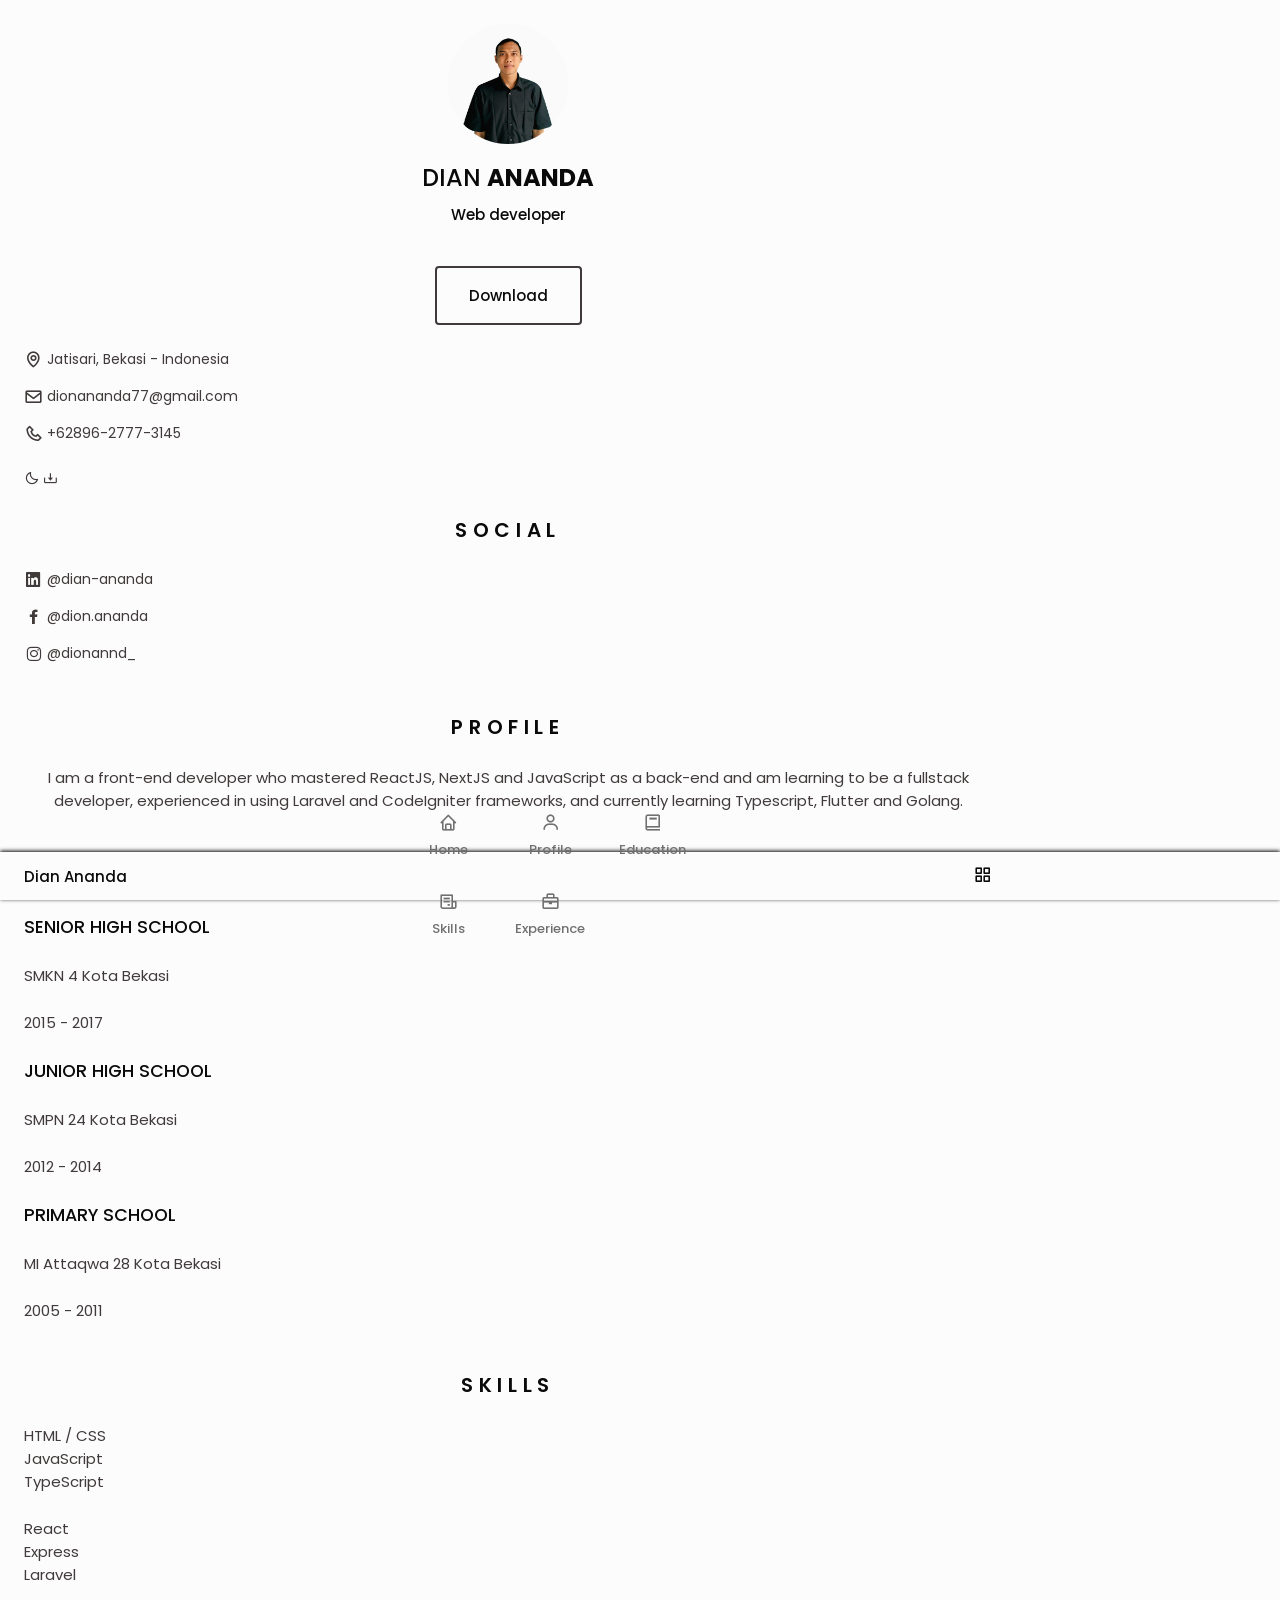
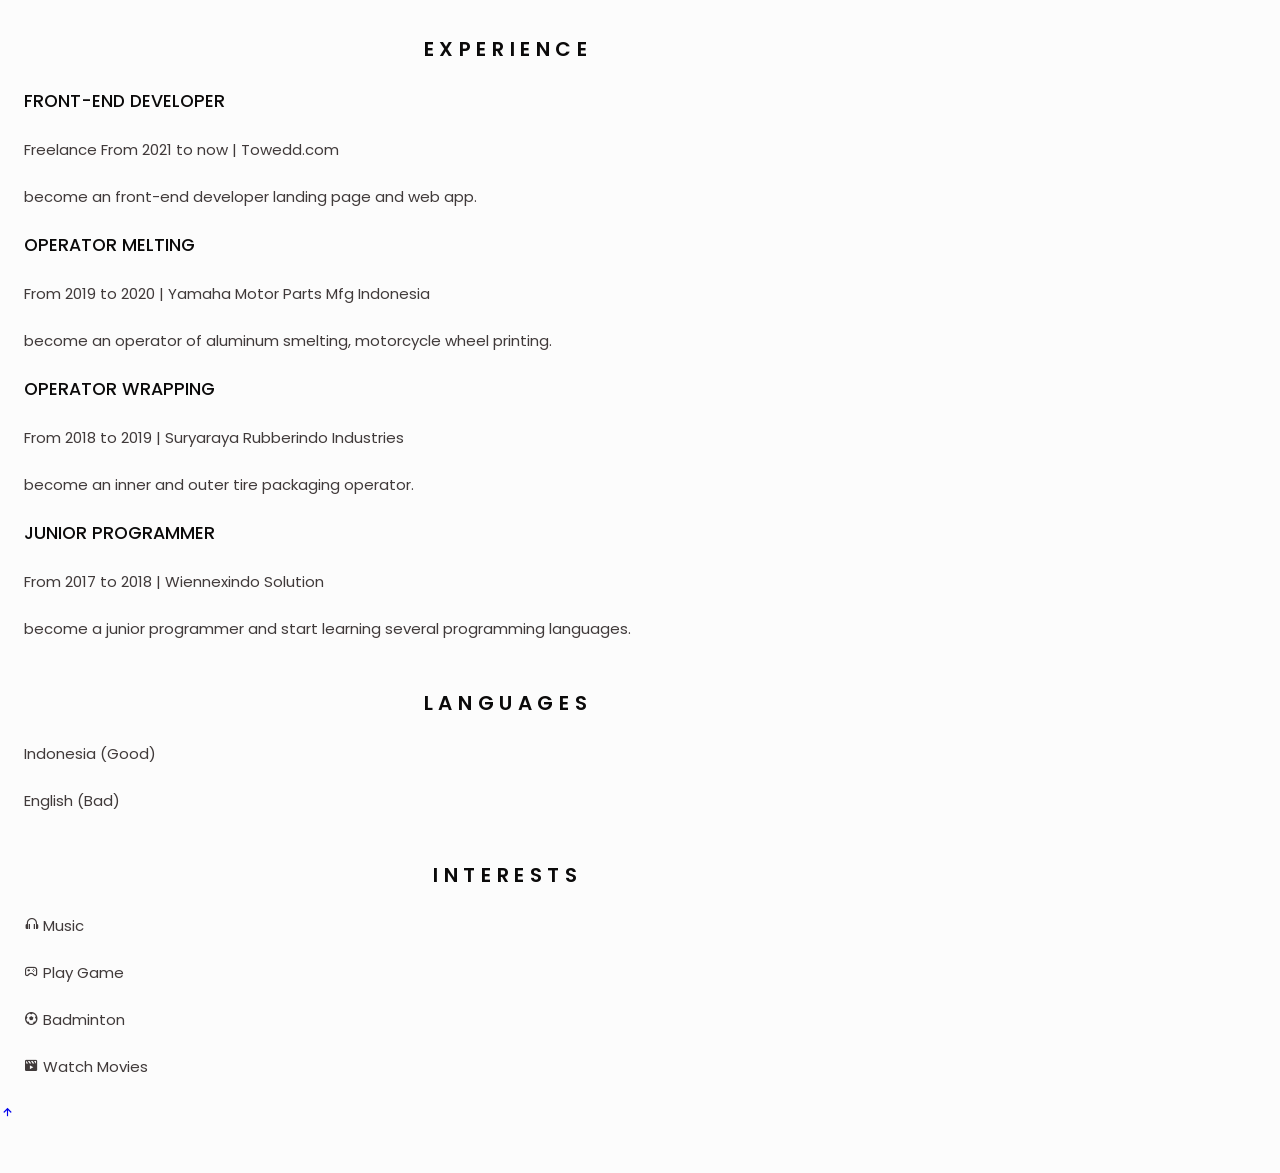
==== index.html @ b8f525f1 "fix(profile): change poto profile" ====
<!DOCTYPE html>
<html lang="en">
  <head>
    <meta charset="UTF-8" />
    <meta name="viewport" content="width=device-width, initial-scale=1" />
    <link
      href="https://unpkg.com/boxicons@2.1.2/css/boxicons.min.css"
      rel="stylesheet"
    />
    <title>Dian Ananda</title>
    <link href="assests/css/styles.css" rel="stylesheet" />
  </head>
  <body>
    <!-- Header -->
    <header class="l-header" id="header">
      <nav class="nav bd-container">
        <a href="#" class="nav__logo">Dian Ananda</a>

        <div class="nav__menu" id="nav-menu">
          <ul class="nav__list">
            <li class="nav__item">
              <a href="#home" class="nav__link">
                <i class="bx bx-home nav__icon"></i>Home
              </a>
            </li>

            <li class="nav__item">
              <a href="#profile" class="nav__link">
                <i class="bx bx-user nav__icon"></i>Profile
              </a>
            </li>

            <li class="nav__item">
              <a href="#education" class="nav__link">
                <i class="bx bx-book nav__icon"></i>Education
              </a>
            </li>

            <li class="nav__item">
              <a href="#skills" class="nav__link">
                <i class="bx bx-receipt nav__icon"></i>Skills
              </a>
            </li>

            <li class="nav__item">
              <a href="#experience" class="nav__link">
                <i class="bx bx-briefcase nav__icon"></i>Experience
              </a>
            </li>
          </ul>
        </div>

        <div class="nav__toggle" id="nav-toggle">
          <i class="bx bx-grid-alt"></i>
        </div>
      </nav>
    </header>

    <!-- Main -->
    <main class="l-main bd-container">
      <div class="resume" id="area-cv">
        <div class="resume__left">
          <!-- Home -->
          <section class="home" id="home">
            <div class="home__container section bd-grid">
              <div class="home__data bd-grid">
                <img src="assests/img/Profile.jpg" alt="" class="home__img" />

                <h1 class="home__title">DIAN <b>ANANDA</b></h1>
                <h3 class="home__profession">Web developer</h3>

                <div>
                  <a download="" href="#" class="home__button-movil">
                    Download
                  </a>
                </div>
              </div>

              <div class="home__address bd-grid">
                <span class="home__information">
                  <i class="bx bx-map home__icon"></i> Jatisari, Bekasi -
                  Indonesia
                </span>
                <span class="home__information">
                  <i class="bx bx-envelope home__icon"></i>
                  dionananda77@gmail.com
                </span>
                <span class="home__information">
                  <i class="bx bx-phone home__icon"></i> +62896-2777-3145
                </span>
              </div>
            </div>

            <!-- Dark Mode -->
            <i
              class="bx bx-moon change-theme"
              title="Theme"
              id="theme-button"
            ></i>

            <i
              class="bx bx-download generate-pdf"
              title="Generate PDF"
              id="resume-button"
            ></i>
          </section>

          <!-- Social -->
          <section class="social section">
            <h2 class="section-title">SOCIAL</h2>

            <div class="social__container bd-grid">
              <a
                href="https://www.linkedin.com/in/dian-ananda-552a79152/"
                target="_blank"
                class="social__link"
              >
                <i class="bx bxl-linkedin-square social__icon"></i> @dian-ananda
              </a>

              <a
                href="https://www.facebook.com/dion.ananda"
                target="_blank"
                class="social__link"
              >
                <i class="bx bxl-facebook social__icon"></i> @dion.ananda
              </a>

              <a
                href="https://www.instagram.com/dionannd_/"
                target="_blank"
                class="social__link"
              >
                <i class="bx bxl-instagram social__icon"></i> @dionannd_
              </a>
            </div>
          </section>

          <!-- Profile -->
          <section class="profile section" id="profile">
            <h2 class="section-title">Profile</h2>

            <p class="profile__description">
              I am a front-end developer who mastered ReactJS, NextJS and
              JavaScript as a back-end and am learning to be a fullstack
              developer, experienced in using Laravel and CodeIgniter
              frameworks, and currently learning Typescript, Flutter and Golang.
            </p>
          </section>

          <!-- Education -->
          <section class="education section" id="education">
            <h2 class="section-title">Education</h2>

            <div class="education__container bd-grid">
              <div class="education__content">
                <div class="education__time">
                  <span class="education__rounder"></span>
                  <span class="education__line"></span>
                </div>

                <div class="education__data bd-grid">
                  <h3 class="education__title">SENIOR HIGH SCHOOL</h3>
                  <span class="education__studies">SMKN 4 Kota Bekasi</span>
                  <span class="education__year">2015 - 2017</span>
                </div>
              </div>

              <div class="education__content">
                <div class="education__time">
                  <span class="education__rounder"></span>
                  <span class="education__line"></span>
                </div>

                <div class="education__data bd-grid">
                  <h3 class="education__title">JUNIOR HIGH SCHOOL</h3>
                  <span class="education__studies">SMPN 24 Kota Bekasi</span>
                  <span class="education__year">2012 - 2014</span>
                </div>
              </div>

              <div class="education__content">
                <div class="education__time">
                  <span class="education__rounder"></span>
                </div>

                <div class="education__data bd-grid">
                  <h3 class="education__title">PRIMARY SCHOOL</h3>
                  <span class="education__studies"
                    >MI Attaqwa 28 Kota Bekasi</span
                  >
                  <span class="education__year">2005 - 2011</span>
                </div>
              </div>
            </div>
          </section>

          <!-- Skill -->
          <section class="skill section" id="skills">
            <h2 class="section-title">Skills</h2>

            <div class="skills__content bd-grid">
              <ul class="skills__data">
                <li class="skills__name">
                  <span class="skills__circle"></span> HTML / CSS
                </li>
                <li class="skills__name">
                  <span class="skills__circle"></span> JavaScript
                </li>
                <li class="skills__name">
                  <span class="skills__circle"></span> TypeScript
                </li>
              </ul>
              <ul class="skills__data">
                <li class="skills__name">
                  <span class="skills__circle"></span> React
                </li>
                <li class="skills__name">
                  <span class="skills__circle"></span> Express
                </li>
                <li class="skills__name">
                  <span class="skills__circle"></span> Laravel
                </li>
              </ul>
            </div>
          </section>
        </div>

        <div class="resume__right">
          <!-- Experience -->
          <section class="experience section" id="experience">
            <h2 class="section-title">Experience</h2>

            <div class="experience__container bd-grid">
              <div class="experience__content">
                <div class="experience__time">
                  <span class="experience__rounder"></span>
                  <span class="experience__line"></span>
                </div>

                <div class="experience__data bd-grid">
                  <h3 class="experience__title">FRONT-END DEVELOPER</h3>
                  <span class="experience__company"
                    >Freelance From 2021 to now | Towedd.com</span
                  >
                  <p class="experience__description">
                    become an front-end developer landing page and web app.
                  </p>
                </div>
              </div>

              <div class="experience__content">
                <div class="experience__time">
                  <span class="experience__rounder"></span>
                  <span class="experience__line"></span>
                </div>

                <div class="experience__data bd-grid">
                  <h3 class="experience__title">OPERATOR MELTING</h3>
                  <span class="experience__company"
                    >From 2019 to 2020 | Yamaha Motor Parts Mfg Indonesia</span
                  >
                  <p class="experience__description">
                    become an operator of aluminum smelting, motorcycle wheel
                    printing.
                  </p>
                </div>
              </div>

              <div class="experience__content">
                <div class="experience__time">
                  <span class="experience__rounder"></span>
                  <span class="experience__line"></span>
                </div>

                <div class="experience__data bd-grid">
                  <h3 class="experience__title">OPERATOR WRAPPING</h3>
                  <span class="experience__company"
                    >From 2018 to 2019 | Suryaraya Rubberindo Industries</span
                  >
                  <p class="experience__description">
                    become an inner and outer tire packaging operator.
                  </p>
                </div>
              </div>

              <div class="experience__content">
                <div class="experience__time">
                  <span class="experience__rounder"></span>
                </div>

                <div class="experience__data bd-grid">
                  <h3 class="experience__title">JUNIOR PROGRAMMER</h3>
                  <span class="experience__company"
                    >From 2017 to 2018 | Wiennexindo Solution</span
                  >
                  <p class="experience__description">
                    become a junior programmer and start learning several
                    programming languages.
                  </p>
                </div>
              </div>
            </div>
          </section>

          <!-- Languages -->
          <section class="languages section">
            <h2 class="section-title">Languages</h2>

            <div class="languages__container">
              <ul class="languages__content bd-grid">
                <li class="languages__name">
                  <span class="languages__circle"></span> Indonesia (Good)
                </li>

                <li class="languages__name">
                  <span class="languages__circle"></span> English (Bad)
                </li>
              </ul>
            </div>
          </section>

          <!-- Interest -->
          <section class="interests section">
            <h2 class="section-title">Interests</h2>

            <div class="interests__container bd-grid">
              <div class="interests__content">
                <i class="bx bx-headphone interests__icon"></i>
                <span class="interests__name">Music</span>
              </div>

              <div class="interests__content">
                <i class="bx bx-joystick interests__icon"></i>
                <span class="interests__name">Play Game</span>
              </div>

              <div class="interests__content">
                <i class="bx bx-football interests__icon"></i>
                <span class="interests__name">Badminton</span>
              </div>

              <div class="interests__content">
                <i class="bx bxs-movie-play interests__icon"></i>
                <span class="interests__name">Watch Movies</span>
              </div>
            </div>
          </section>
        </div>
      </div>
    </main>

    <a href="#" class="scrolltop" id="scroll-top">
      <i class="bx bx-up-arrow-alt scrolltop__icon"></i>
    </a>
  </body>

  <script src="assests/js/main.js" type="text/javascript"></script>
  <script
    src="assests/js/html2pdf.bundle.min.js"
    type="text/javascript"
  ></script>
</html>
---- assests/css/styles.css ----
/* Fonts */
@import url("https://fonts.googleapis.com/css2?family=Poppins:wght@400;500;600;700&display=swap");

/*  Variable */
:root {
  --header-height: 3rem;

  --title-color: #0b0a0a;
  --text-color: #403a3a;
  --text-color-light: #707070;
  --container-color: #fafafa;
  --container-color-alt: #f0efef;
  --body-color: #fcfcfc;

  --body-font: "Poppins", sans-serif;
  --h1-font-size: 1.5rem;
  --h2-font-size: 1.25rem;
  --h3-font-size: 1rem;
  --normal-font-size: 0.938rem;
  --small-font-size: 0.875rem;
  --smaller-font-size: 0.813rem;

  --font-medium: 500;
  --font-semibold: 600;

  --mb-1: 0.5rem;
  --mb-2: 1rem;
  --mb-3: 1.5rem;

  --z-tooltip: 10;
  --z-fixed: 100;
}

/* Base */
*,
::before,
::after {
  box-sizing: border-box;
}

html {
  scroll-behavior: smooth;
}

/* A4 print sheet */
body {
  margin: 0 0 var(--header-height) 0;
  padding: 0;
  font-family: var(--body-font);
  font-size: var(--normal-font-size);
  background-color: var(--body-color);
  color: var(--text-color);
}

h1,
h2,
h3,
ul,
p {
  margin: 0;
}

h1,
h2,
h3 {
  color: var(--title-color);
  font-weight: var(--font-medium);
}

ul {
  padding: 0;
  list-style: none;
}

a {
  text-decoration: none;
}

img {
  max-width: 100%;
  height: auto;
}

/* Class CSS */
.section {
  padding: 1.5rem 0;
}

.section-title {
  font-size: var(--h2-font-size);
  color: var(--title-color);
  font-weight: var(--font-semibold);
  text-transform: uppercase;
  letter-spacing: 0.35rem;
  text-align: center;
  margin-bottom: var(--mb-3);
}

/* Layout */
.bd-container {
  max-width: 968px;
  width: calc(100% - 3rem);
  margin-left: var(--mb-3);
  margin-right: var(--mb-3);
}

.bd-grid {
  display: grid;
  gap: 1.5rem;
}

.l-header {
  width: 100%;
  position: fixed;
  bottom: 0;
  left: 0;
  z-index: var(--z-fixed);
  background-color: var(--body-color);
  box-shadow: 0 -1px 4px rgba(0, 0, 0, 1);
  transition: 0.3s;
}

/* Nav */
.nav {
  height: var(--header-height);
  display: flex;
  justify-content: space-between;
  align-items: center;
}

@media screen and (max-width: 968px) {
  .nav__menu {
    position: fixed;
    bottom: -100%;
    left: 0;
    width: 100%;
    padding: 2rem 1.5rem;
    background-color: var(--body-color);
    box-shadow: 0 1px 4px rgba(0, 0, 0, 1);
    border-radius: 1rem 1rem 0 0;
    z-index: var(--z-fixed);
    transition: 0.3s;
  }
}

.nav__logo,
.nav__toggle {
  color: var(--title-color);
  font-weight: var(--font-medium);
}

.nav__toggle {
  font-size: 1.2rem;
  cursor: pointer;
}

.nav__item {
  text-align: center;
}

.nav__list {
  display: grid;
  grid-template-columns: repeat(3, 1fr);
  gap: 2rem;
}

.nav__link {
  display: flex;
  flex-direction: column;
  font-size: var(--smaller-font-size);
  color: var(--text-color-light);
  font-weight: var(--font-medium);
}

.nav__link:hover {
  color: var(--title-color);
}

.nav__icon {
  font-size: 1.2rem;
  margin-bottom: var(--mb-1);
}

/* Show menu */
.show-menu {
  bottom: var(--header-height);
}

/* Home */
.home {
  position: relative;
}

.home_container {
  gap: 3rem;
}

.home__data {
  gap: 0.5rem;
  text-align: center;
}

.home__img {
  width: 120px;
  height: 120px;
  border-radius: 50%;
  justify-self: center;
  margin-bottom: var(--mb-1);
}

.home__title {
  font-size: var(--h1-font-size);
}

.home__profession {
  font-size: var(--normal-font-size);
  margin-bottom: var(--mb-1);
}

.home__address {
  gap: 1rem;
}

.home__information {
  display: flex;
  align-items: center;
  font-size: var(--small-font-size);
}

.home__icon {
  font-size: 1.2rem;
  margin-right: 0.25rem;
}

.home__button-movil {
  display: inline-block;
  border: 2px solid var(--text-color);
  color: var(--title-color);
  padding: 1rem 2rem;
  border-radius: 0.25rem;
  transition: 0.3s;
  font-weight: var(--font-medium);
  margin-top: var(--mb-3);
}

.home__button-movil:hover {
  background-color: var(--text-color);
  color: var(--container-color);
}

/* Social */
.social__container {
  grid-template-columns: max-content;
  gap: 1rem;
}

.social__link {
  display: inline-flex;
  align-items: center;
  font-size: var(--small-font-size);
  color: var(--text-color);
}

.social__link:hover {
  color: var(--title-color);
}

.social__icon {
  font-size: 1.2rem;
  margin-right: 0.25rem;
}

/* Profile */
.profile__description {
  text-align: center;
}
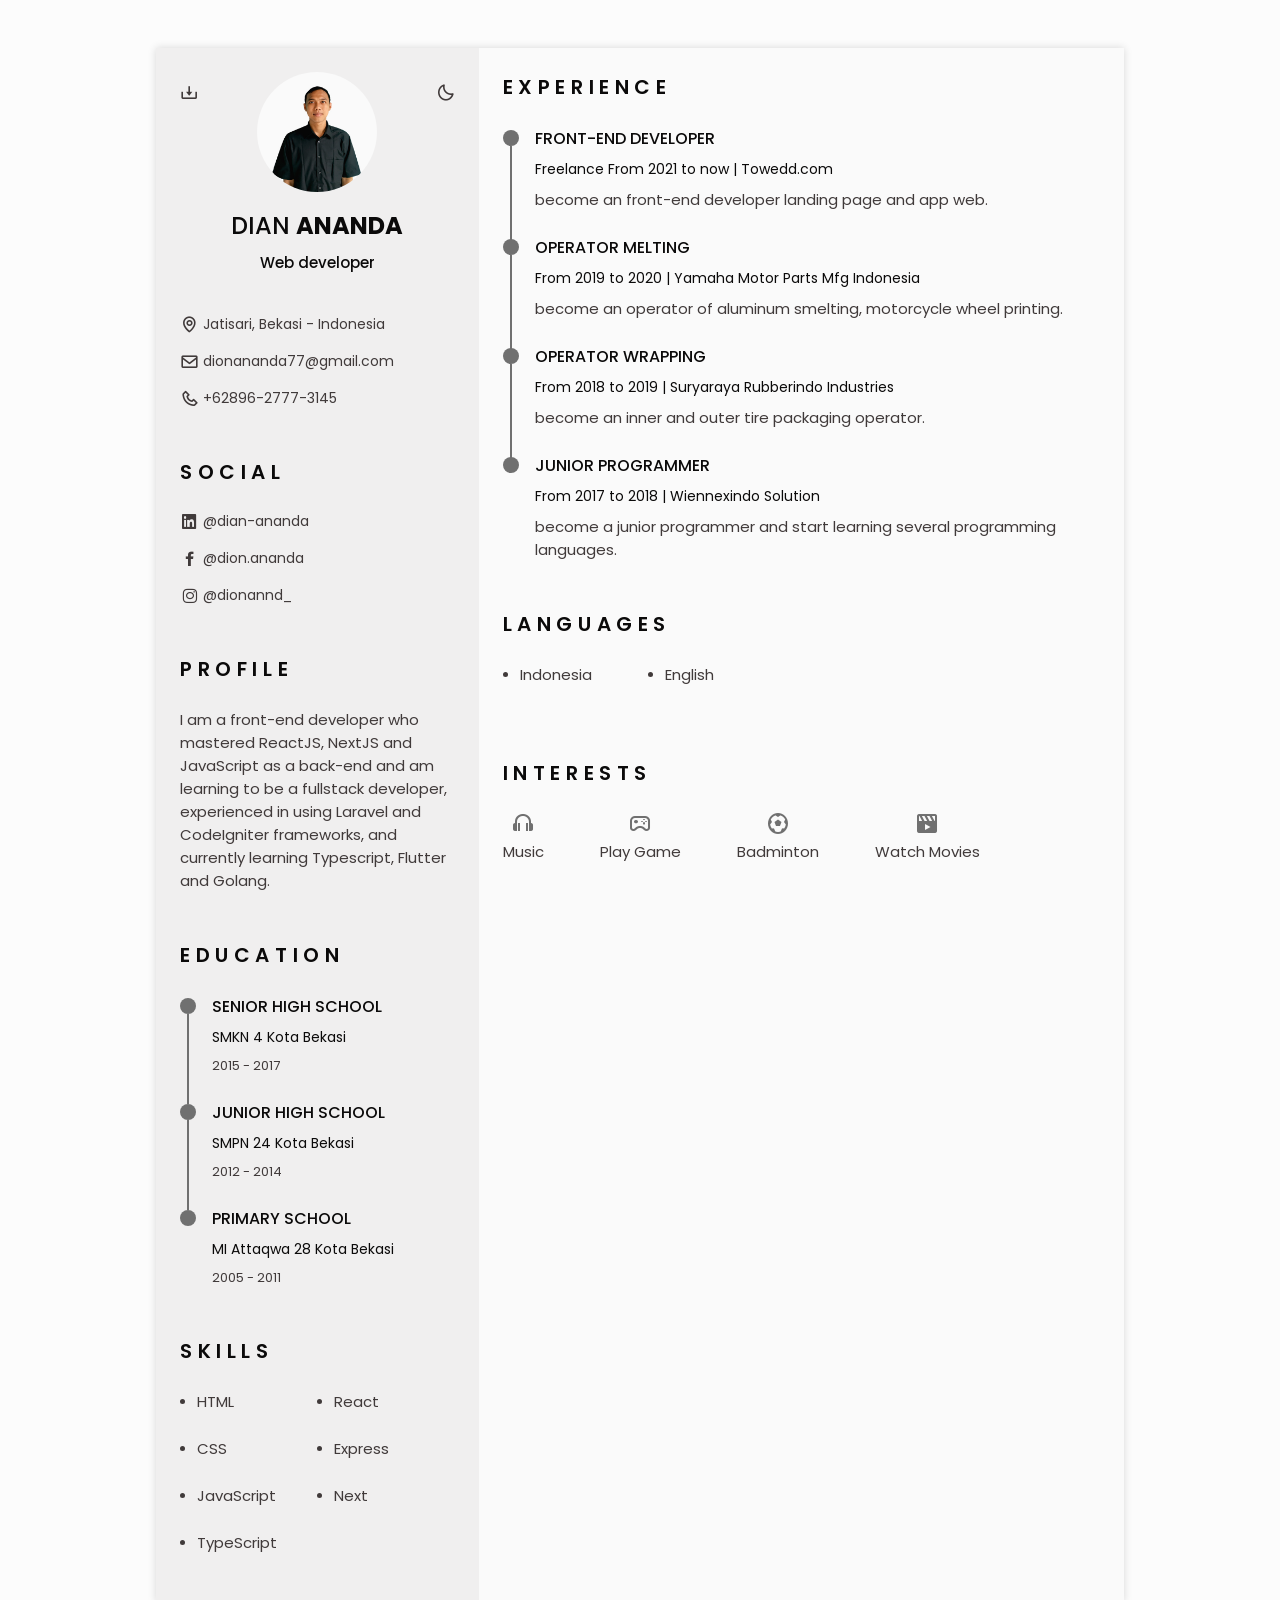
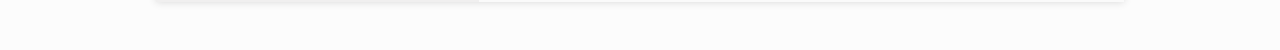
==== commit a1ddec6c: "feat: add other info" ====
--- a/index.html
+++ b/index.html
@@ -101,7 +101,7 @@
             <i
               class="bx bx-download generate-pdf"
               title="Generate PDF"
-              id="resume-button"
+              id="resume"
             ></i>
           </section>
 
@@ -202,7 +202,10 @@
             <div class="skills__content bd-grid">
               <ul class="skills__data">
                 <li class="skills__name">
-                  <span class="skills__circle"></span> HTML / CSS
+                  <span class="skills__circle"></span> HTML
+                </li>
+                <li class="skills__name">
+                  <span class="skills__circle"></span> CSS
                 </li>
                 <li class="skills__name">
                   <span class="skills__circle"></span> JavaScript
@@ -219,7 +222,7 @@
                   <span class="skills__circle"></span> Express
                 </li>
                 <li class="skills__name">
-                  <span class="skills__circle"></span> Laravel
+                  <span class="skills__circle"></span> Next
                 </li>
               </ul>
             </div>
@@ -244,7 +247,7 @@
                     >Freelance From 2021 to now | Towedd.com</span
                   >
                   <p class="experience__description">
-                    become an front-end developer landing page and web app.
+                    become an front-end developer landing page and app web.
                   </p>
                 </div>
               </div>
@@ -310,11 +313,11 @@
             <div class="languages__container">
               <ul class="languages__content bd-grid">
                 <li class="languages__name">
-                  <span class="languages__circle"></span> Indonesia (Good)
+                  <span class="languages__circle"></span> Indonesia
                 </li>
 
                 <li class="languages__name">
-                  <span class="languages__circle"></span> English (Bad)
+                  <span class="languages__circle"></span> English
                 </li>
               </ul>
             </div>
--- a/assests/css/styles.css
+++ b/assests/css/styles.css
@@ -42,7 +42,139 @@
   scroll-behavior: smooth;
 }
 
+/* Variable Dark Theme */
+body.dark-theme {
+  --title-color: #f2f2f2;
+  --text-color: #bfbfbf;
+  --container-color: #212121;
+  --container-color-alt: #181616;
+  --body-color: #2b2b2b;
+}
+
+/* Dark Theme */
+.change-theme {
+  position: absolute;
+  right: 0;
+  top: 2.2rem;
+  display: flex;
+  color: var(--text-color);
+  font-size: 1.2rem;
+  cursor: pointer;
+}
+
+.change-theme:hover {
+  color: var(--title-color);
+}
+
+/* Font if scale */
+body.scale-cv {
+  --h1-font-size: 0.938rem;
+  --h2-font-size: 0.938rem;
+  --h3-font-size: 0.875rem;
+  --normal-font-size: 0.813rem;
+  --small-font-size: 0.75rem;
+  --smaller-font-size: 0.688rem;
+}
+
+/* Generate PDF Button */
+.generate-pdf {
+  display: none;
+  position: absolute;
+  top: 2.2rem;
+  left: 0;
+  font-size: 1.2rem;
+  color: var(--text-color);
+  cursor: pointer;
+}
+
+.generate-pdf:hover {
+  color: var(--title-color);
+}
+
 /* A4 print sheet */
+.scale-cv .change-theme,
+.scale-cv .generate-pdf {
+  display: none;
+}
+
+.scale-cv .bd-container {
+  max-width: 595px;
+}
+
+.scale-cv .section {
+  padding: 1.5rem 0 0.8rem;
+}
+
+.scale-cv .section-title {
+  margin-bottom: 0.75rem;
+}
+
+.scale-cv .resume__left,
+.scale-cv .resume__right {
+  padding: 0 1rem;
+}
+
+.scale-cv .home__img {
+  width: 90px;
+  height: 90px;
+}
+
+.scale-cv .home__container {
+  gap: 1.5rem;
+}
+
+.scale-cv .home__data {
+  gap: 0.25rem;
+}
+
+.scale-cv .home__address,
+.scale-cv .social__container {
+  gap: 0.75rem;
+}
+
+.scale-cv .home__icon,
+.scale-cv .social__icon,
+.scale-cv .interests__icon {
+  font-size: 1rem;
+}
+
+.scale-cv .education__container,
+.scale-cv .experience__container {
+  gap: 1rem;
+}
+
+.scale-cv .education__time,
+.scale-cv .experience__time {
+  padding-right: 0.5rem;
+}
+
+.scale-cv .education__rounder,
+.scale-cv .experience__rounder {
+  width: 11px;
+  height: 11px;
+  margin-top: 0.22rem;
+}
+
+.scale-cv .education__line,
+.scale-cv .experience__line {
+  width: 1px;
+  height: 110%;
+  transform: translate(5px, 0);
+}
+
+.scale-cv .education__data,
+.scale-cv .experience__data {
+  gap: 0.25rem;
+}
+
+.scale-cv .skills__name {
+  margin-bottom: var(--mb-1);
+}
+
+.scale-cv .interests__container {
+  column-gap: 2.5rem;
+}
+
 body {
   margin: 0 0 var(--header-height) 0;
   padding: 0;
@@ -191,7 +323,7 @@
   position: relative;
 }
 
-.home_container {
+.home__container {
   gap: 3rem;
 }
 
@@ -274,3 +406,192 @@
 .profile__description {
   text-align: center;
 }
+
+/* Education & Experience */
+.education__content,
+.experience__content {
+  display: flex;
+}
+
+.education__time,
+.experience__time {
+  padding-right: 1rem;
+}
+
+.education__rounder,
+.experience__rounder {
+  position: relative;
+  display: block;
+  width: 16px;
+  height: 16px;
+  background-color: var(--text-color-light);
+  border-radius: 50%;
+  margin-top: 0.25rem;
+}
+
+.education__line,
+.experience__line {
+  display: block;
+  width: 2px;
+  height: 110%;
+  background-color: var(--text-color-light);
+  transform: translate(7px, 0);
+}
+
+.education__data,
+.experience__data {
+  gap: 0.5rem;
+}
+
+.education__title,
+.experience__title {
+  font-size: var(--h3-font-size);
+}
+
+.education__studies,
+.experience__company {
+  font-size: var(--small-font-size);
+  color: var(--title-color);
+}
+
+.education__year {
+  font-size: var(--smaller-font-size);
+}
+
+/* Skills & Languages */
+.skills__content,
+.languages__content {
+  grid-template-columns: repeat(2, 1fr);
+}
+
+.skills__content {
+  gap: 0;
+}
+
+.skills__name,
+.languages__name {
+  display: flex;
+  align-items: center;
+  margin-bottom: var(--mb-3);
+}
+
+.skills__circle,
+.languages__circle {
+  display: inline-block;
+  width: 5px;
+  height: 5px;
+  background-color: var(--text-color);
+  border-radius: 50%;
+  margin-right: 0.75rem;
+}
+
+/* Interest */
+.interests__container {
+  grid-template-columns: repeat(2, 1fr);
+  margin-top: var(--mb-2);
+}
+
+.interests__content {
+  display: flex;
+  flex-direction: column;
+  align-items: center;
+}
+
+.interests__icon {
+  font-size: 1.5rem;
+  color: var(--text-color-light);
+  margin-bottom: 0.25rem;
+}
+
+/* Scrolltop */
+.scrolltop {
+  position: fixed;
+  right: 1rem;
+  bottom: -20%;
+  display: flex;
+  justify-content: center;
+  align-items: center;
+  padding: 0.3rem;
+  background-color: var(--container-color-alt);
+  border-radius: 0.4rem;
+  z-index: var(--z-tooltip);
+  transition: 0.4s;
+  visibility: hidden;
+}
+
+.scrolltop__icon {
+  font-size: 1.2rem;
+  color: var(--text-color);
+}
+
+.show-scroll {
+  visibility: visible;
+  bottom: 5rem;
+}
+
+/* Media Queries */
+@media screen and (max-width: 320px) {
+  .nav__list {
+    grid-template-columns: repeat(2, 1fr);
+    gap: 1rem 0.5rem;
+  }
+}
+
+@media screen and (min-width: 968px) {
+  body {
+    margin: 3rem 0;
+  }
+
+  .bd-container {
+    margin-left: auto;
+    margin-right: auto;
+  }
+
+  .l-header,
+  .scrolltop {
+    display: none;
+  }
+
+  .resume {
+    display: grid;
+    grid-template-columns: 0.5fr 1fr;
+    background-color: var(--container-color);
+    box-shadow: 0 0 8px rgba(13, 12, 12, 0.15);
+  }
+
+  .resume__left {
+    background-color: var(--container-color-alt);
+  }
+
+  .resume__left,
+  .resume__right {
+    padding: 0 1.5rem;
+  }
+
+  .generate-pdf {
+    display: inline-block;
+  }
+
+  .section-title,
+  .profile__description {
+    text-align: initial;
+  }
+
+  .home__container {
+    gap: 1.5rem;
+  }
+
+  .home__button-movil {
+    display: none;
+  }
+
+  .languages__content {
+    grid-template-columns: repeat(2, max-content);
+    column-gap: 3.5rem;
+  }
+
+  .interests__container {
+    grid-template-columns: repeat(4, max-content);
+    column-gap: 3.5rem;
+  }
+}
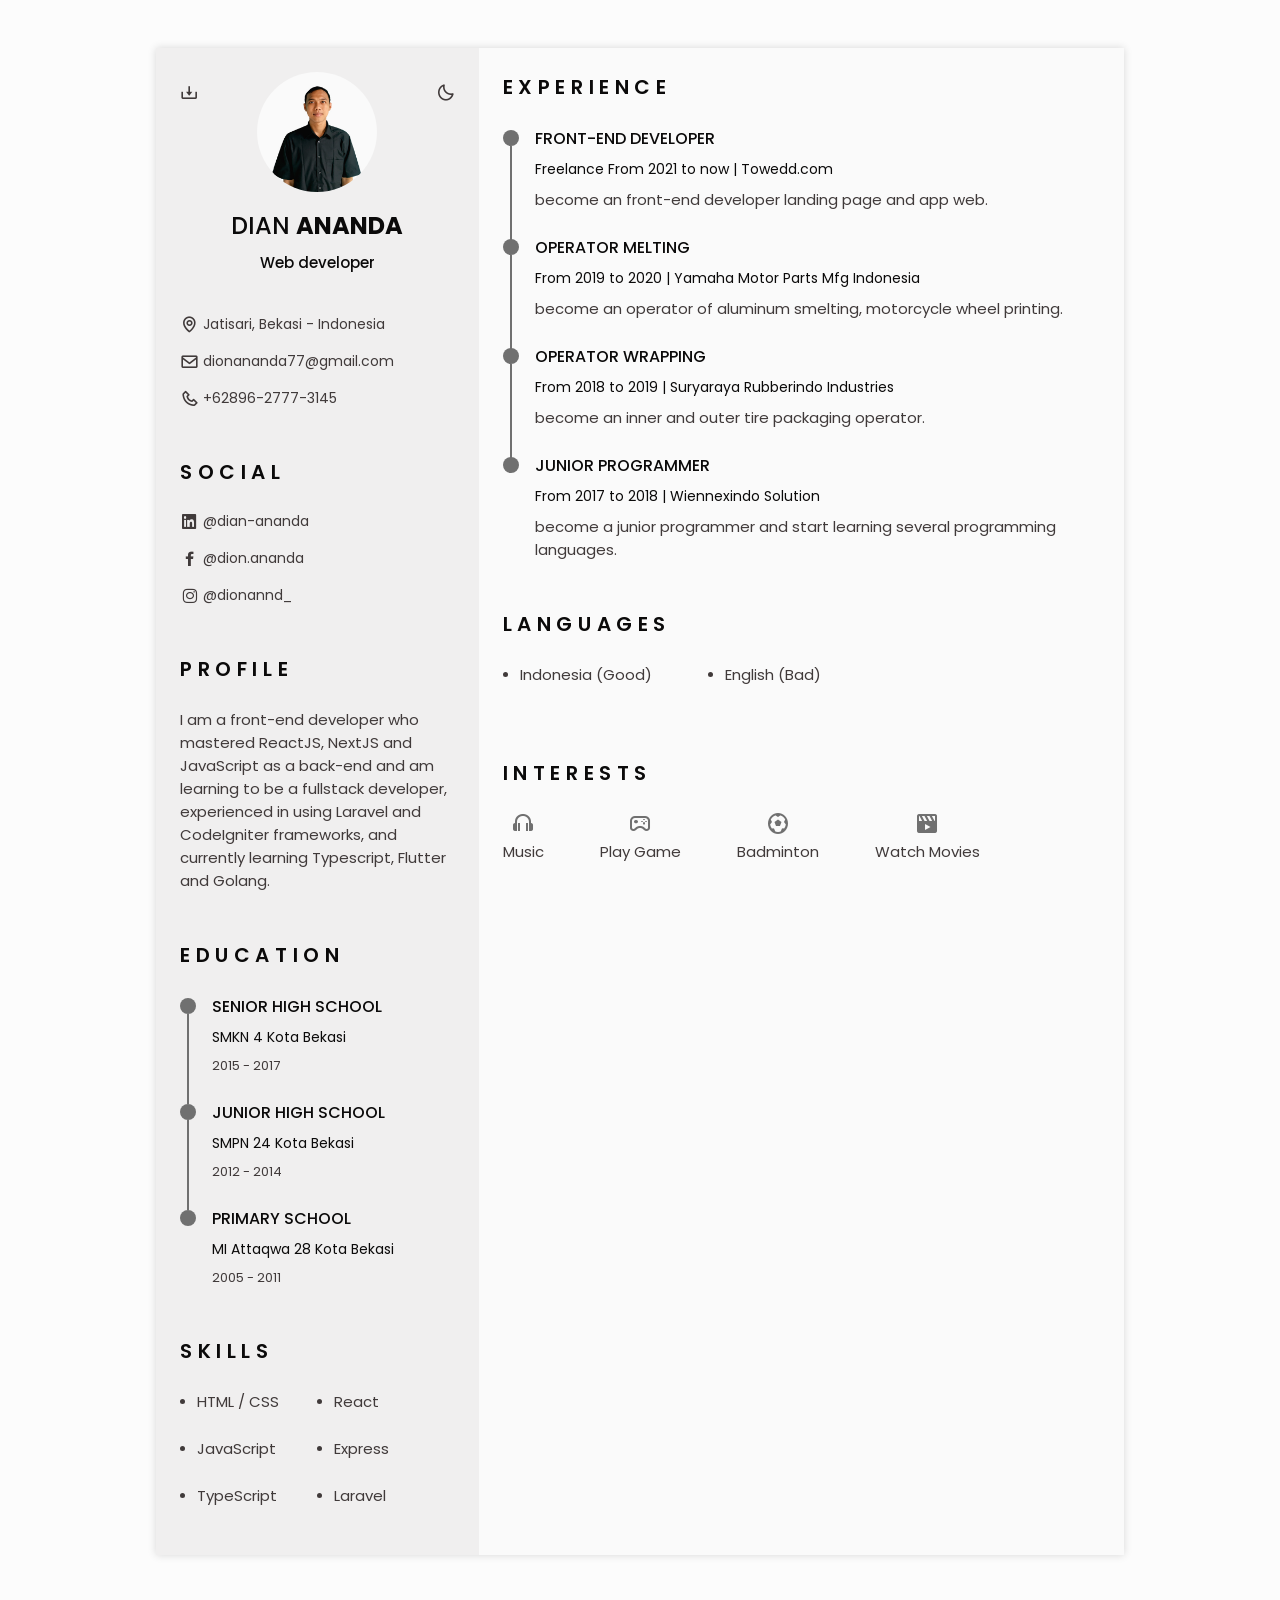
==== commit e164af6e: "fix(download): download or print not working" ====
--- a/index.html
+++ b/index.html
@@ -101,7 +101,7 @@
             <i
               class="bx bx-download generate-pdf"
               title="Generate PDF"
-              id="resume"
+              id="resume-button"
             ></i>
           </section>
 
@@ -202,10 +202,7 @@
             <div class="skills__content bd-grid">
               <ul class="skills__data">
                 <li class="skills__name">
-                  <span class="skills__circle"></span> HTML
-                </li>
-                <li class="skills__name">
-                  <span class="skills__circle"></span> CSS
+                  <span class="skills__circle"></span> HTML / CSS
                 </li>
                 <li class="skills__name">
                   <span class="skills__circle"></span> JavaScript
@@ -222,7 +219,7 @@
                   <span class="skills__circle"></span> Express
                 </li>
                 <li class="skills__name">
-                  <span class="skills__circle"></span> Next
+                  <span class="skills__circle"></span> Laravel
                 </li>
               </ul>
             </div>
@@ -313,11 +310,11 @@
             <div class="languages__container">
               <ul class="languages__content bd-grid">
                 <li class="languages__name">
-                  <span class="languages__circle"></span> Indonesia
+                  <span class="languages__circle"></span> Indonesia (Good)
                 </li>
 
                 <li class="languages__name">
-                  <span class="languages__circle"></span> English
+                  <span class="languages__circle"></span> English (Bad)
                 </li>
               </ul>
             </div>
--- a/assests/css/styles.css
+++ b/assests/css/styles.css
@@ -5,6 +5,7 @@
 :root {
   --header-height: 3rem;
 
+  /* Colors */
   --title-color: #0b0a0a;
   --text-color: #403a3a;
   --text-color-light: #707070;
@@ -12,6 +13,7 @@
   --container-color-alt: #f0efef;
   --body-color: #fcfcfc;
 
+  /* Font Typography */
   --body-font: "Poppins", sans-serif;
   --h1-font-size: 1.5rem;
   --h2-font-size: 1.25rem;
@@ -20,13 +22,16 @@
   --small-font-size: 0.875rem;
   --smaller-font-size: 0.813rem;
 
+  /* Font Weight */
   --font-medium: 500;
   --font-semibold: 600;
 
+  /* Margin */
   --mb-1: 0.5rem;
   --mb-2: 1rem;
   --mb-3: 1.5rem;
 
+  /* z index */
   --z-tooltip: 10;
   --z-fixed: 100;
 }
@@ -248,7 +253,7 @@
   left: 0;
   z-index: var(--z-fixed);
   background-color: var(--body-color);
-  box-shadow: 0 -1px 4px rgba(0, 0, 0, 1);
+  box-shadow: 0 -1px 4px rgba(0, 0, 0, 0.1);
   transition: 0.3s;
 }
 
@@ -268,7 +273,7 @@
     width: 100%;
     padding: 2rem 1.5rem;
     background-color: var(--body-color);
-    box-shadow: 0 1px 4px rgba(0, 0, 0, 1);
+    box-shadow: 0 1px 4px rgba(0, 0, 0, 0.1);
     border-radius: 1rem 1rem 0 0;
     z-index: var(--z-fixed);
     transition: 0.3s;
@@ -316,6 +321,10 @@
 /* Show menu */
 .show-menu {
   bottom: var(--header-height);
+}
+
+.active-link {
+  color: var(--title-color);
 }
 
 /* Home */
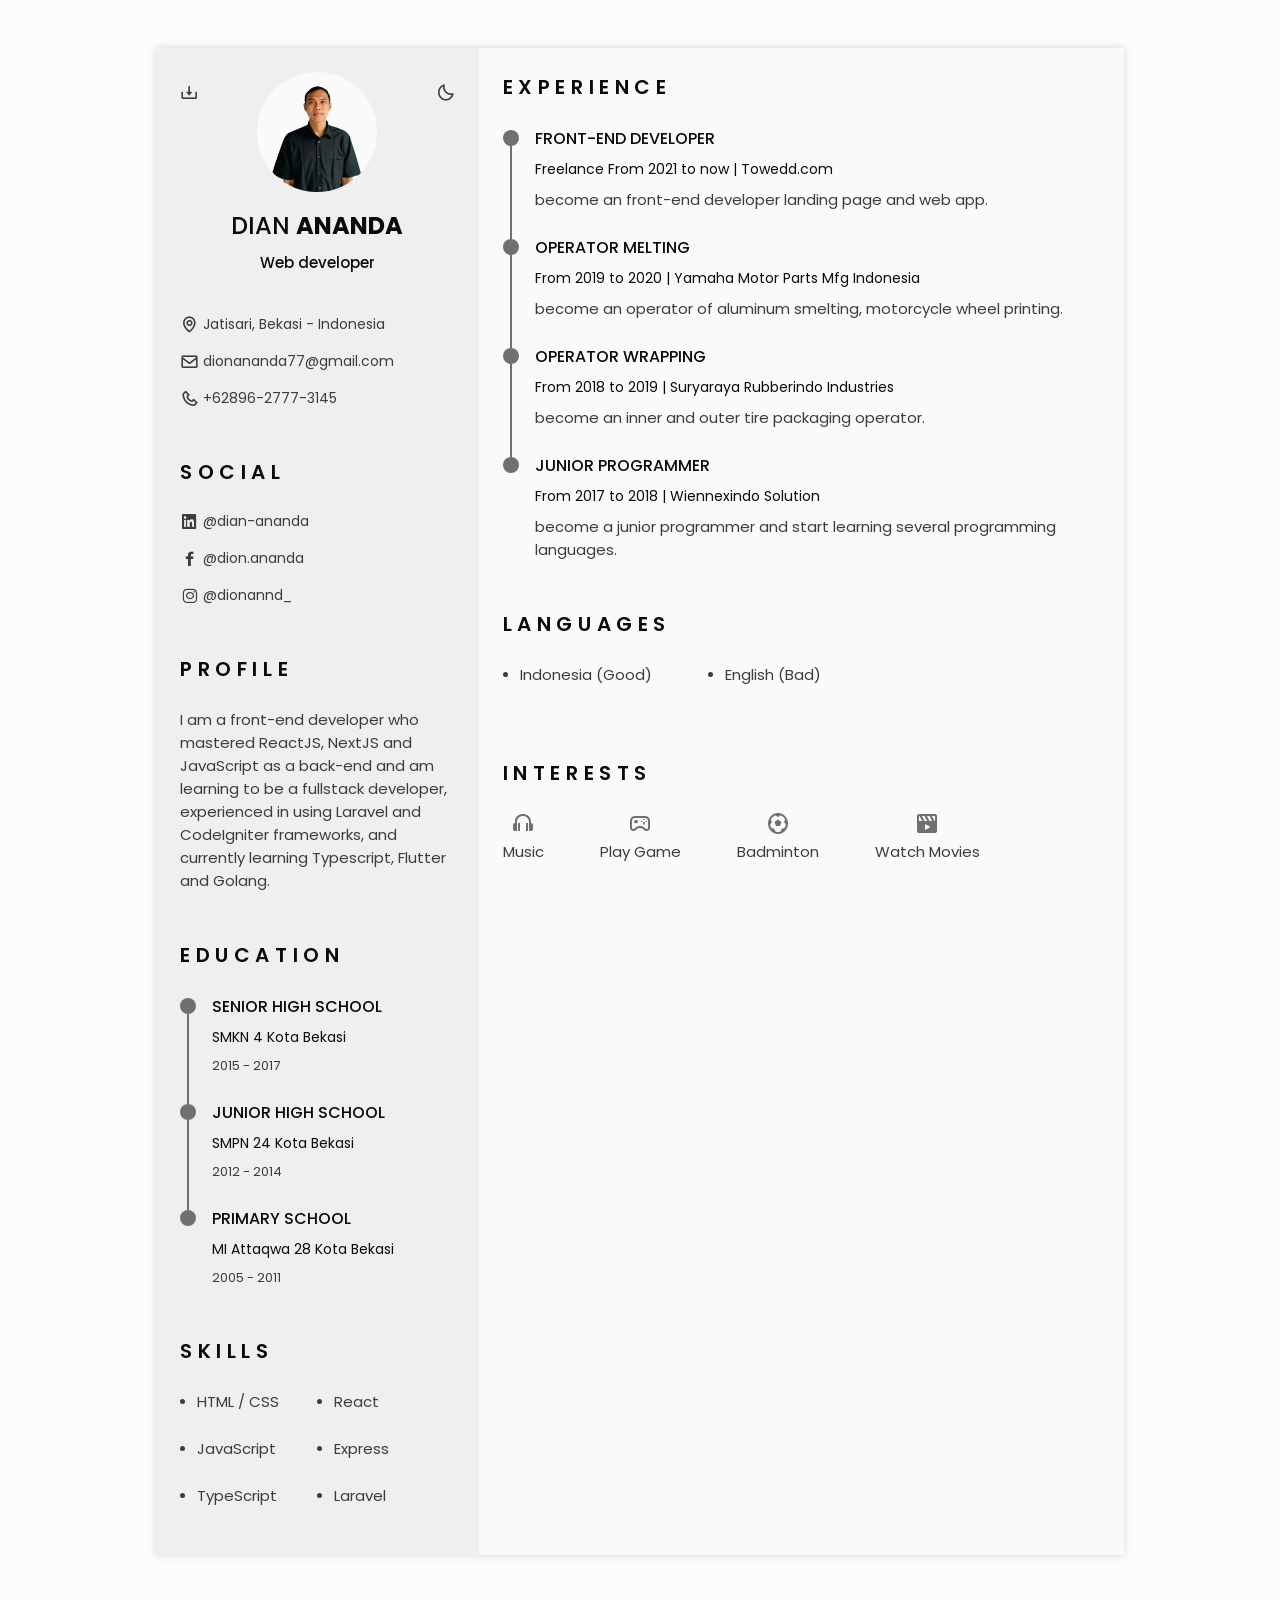
==== commit 8ac99356: "Merge pull request #4 from dionannd/change-poto fix(profile): change poto profile" ====
--- a/index.html
+++ b/index.html
@@ -244,7 +244,7 @@
                     >Freelance From 2021 to now | Towedd.com</span
                   >
                   <p class="experience__description">
-                    become an front-end developer landing page and app web.
+                    become an front-end developer landing page and web app.
                   </p>
                 </div>
               </div>
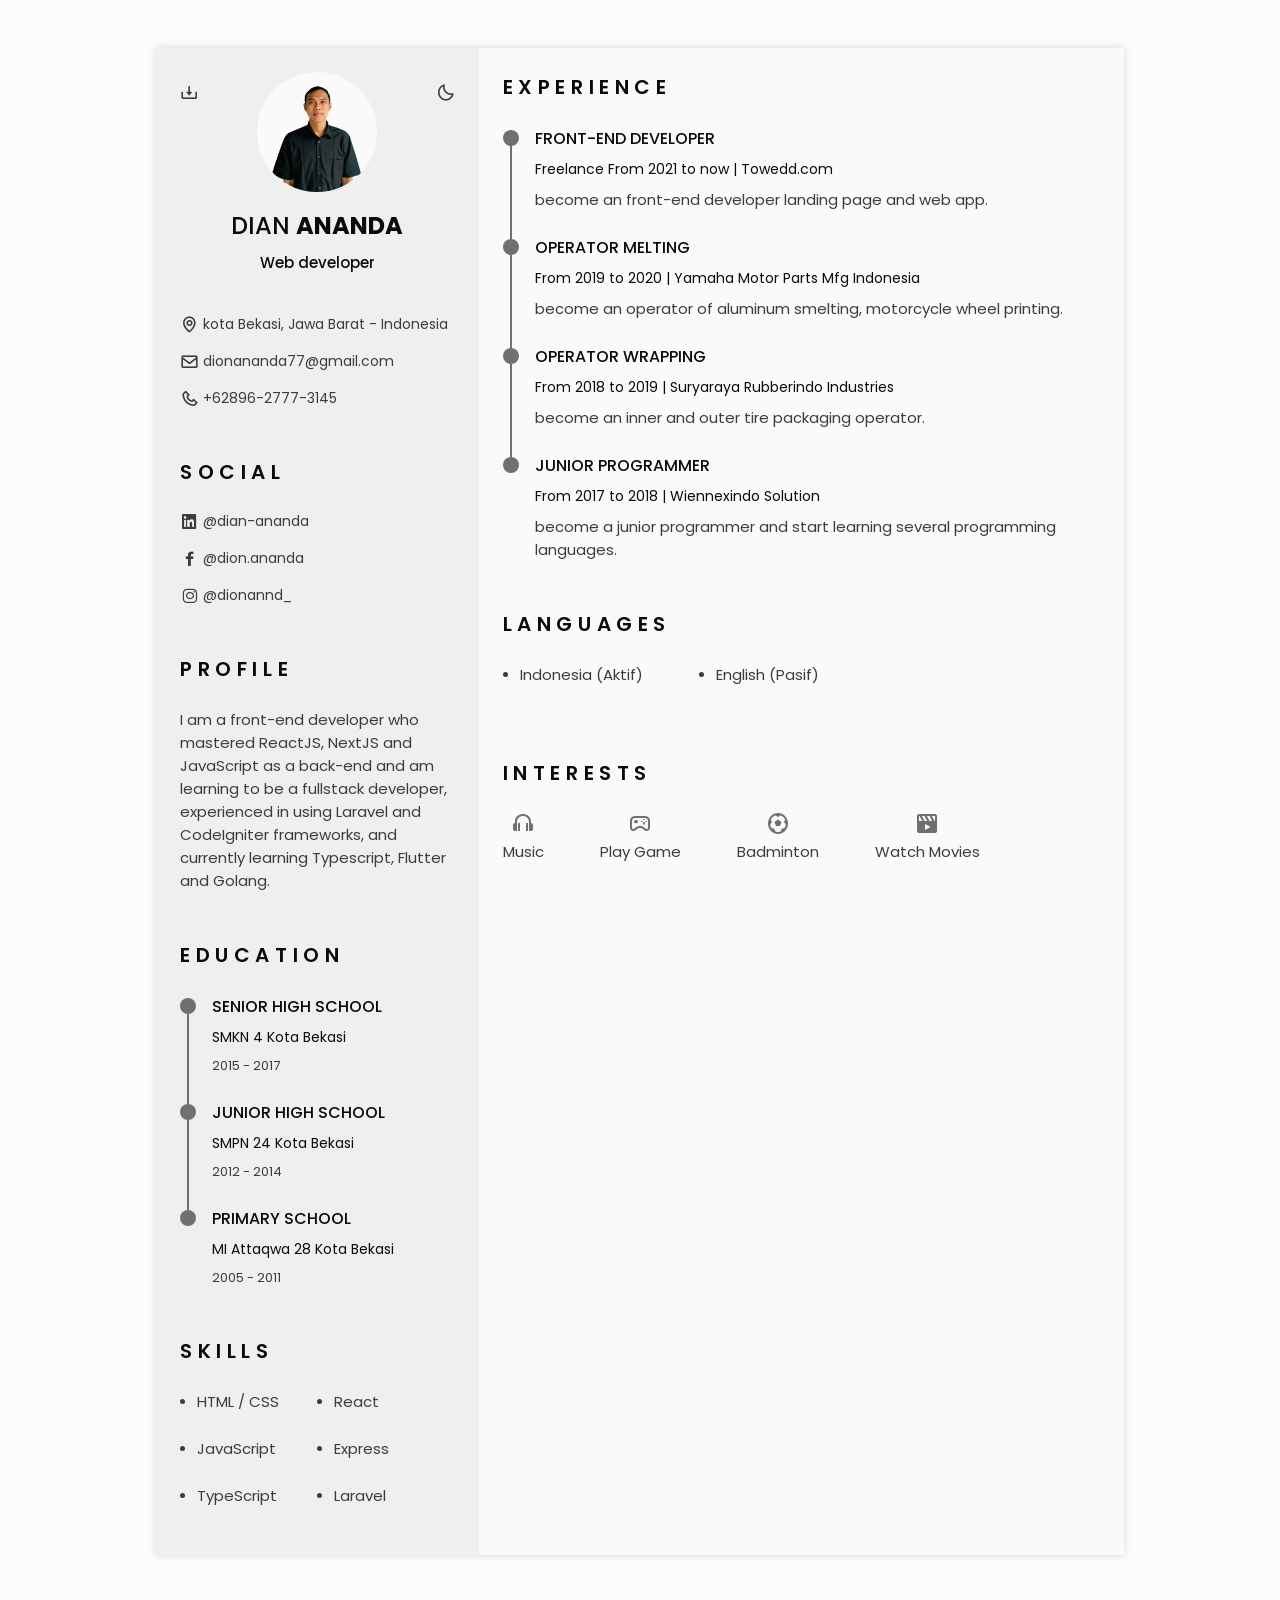
==== commit 88c6b16e: "fix: change language" ====
--- a/index.html
+++ b/index.html
@@ -70,7 +70,11 @@
                 <h3 class="home__profession">Web developer</h3>
 
                 <div>
-                  <a download="" href="#" class="home__button-movil">
+                  <a
+                    download=""
+                    href="assests/pdf/Resume_Dian.pdf"
+                    class="home__button-movil"
+                  >
                     Download
                   </a>
                 </div>
@@ -78,7 +82,7 @@
 
               <div class="home__address bd-grid">
                 <span class="home__information">
-                  <i class="bx bx-map home__icon"></i> Jatisari, Bekasi -
+                  <i class="bx bx-map home__icon"></i> kota Bekasi, Jawa Barat -
                   Indonesia
                 </span>
                 <span class="home__information">
@@ -310,11 +314,11 @@
             <div class="languages__container">
               <ul class="languages__content bd-grid">
                 <li class="languages__name">
-                  <span class="languages__circle"></span> Indonesia (Good)
+                  <span class="languages__circle"></span> Indonesia (Aktif)
                 </li>
 
                 <li class="languages__name">
-                  <span class="languages__circle"></span> English (Bad)
+                  <span class="languages__circle"></span> English (Pasif)
                 </li>
               </ul>
             </div>
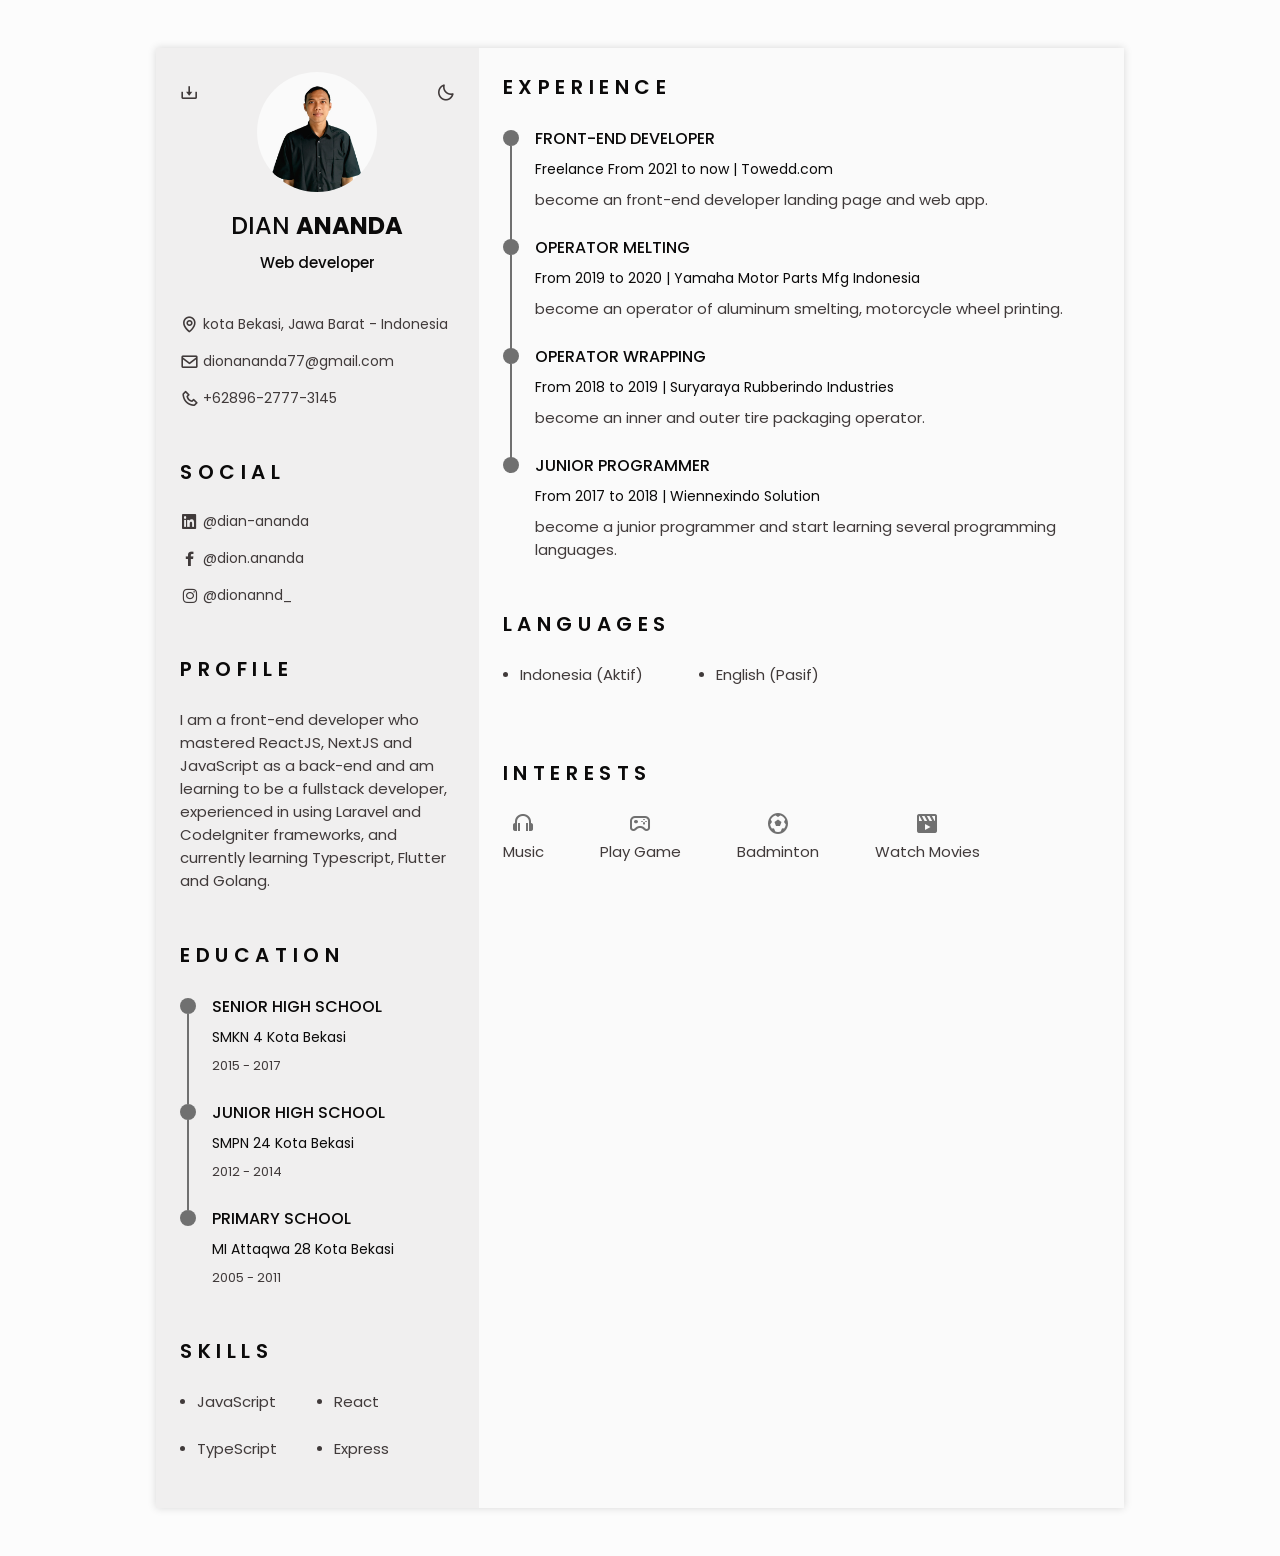
==== commit 0daeec37: "Update index.html" ====
--- a/index.html
+++ b/index.html
@@ -205,10 +205,7 @@
 
             <div class="skills__content bd-grid">
               <ul class="skills__data">
-                <li class="skills__name">
-                  <span class="skills__circle"></span> HTML / CSS
-                </li>
-                <li class="skills__name">
+               <li class="skills__name">
                   <span class="skills__circle"></span> JavaScript
                 </li>
                 <li class="skills__name">
@@ -221,9 +218,6 @@
                 </li>
                 <li class="skills__name">
                   <span class="skills__circle"></span> Express
-                </li>
-                <li class="skills__name">
-                  <span class="skills__circle"></span> Laravel
                 </li>
               </ul>
             </div>
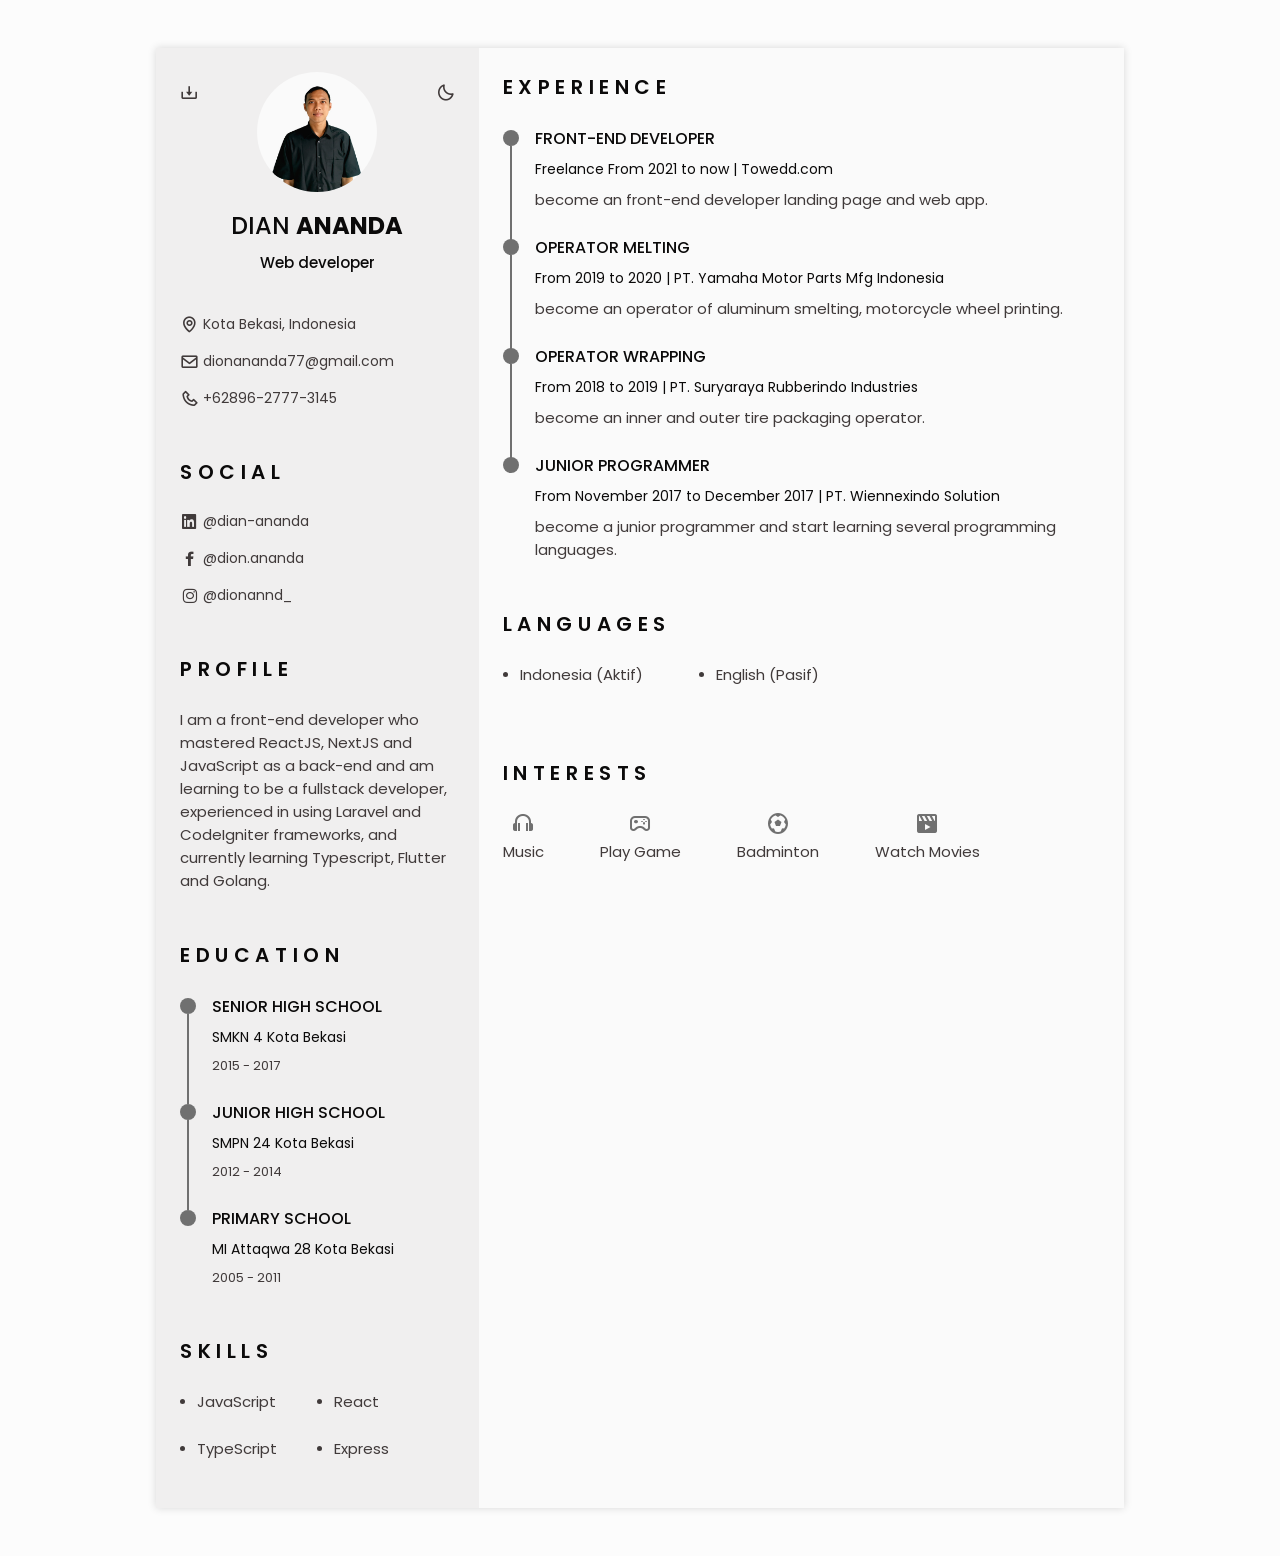
==== commit 6515d1ea: "fix: typo assets and resize width when print cv" ====
--- a/index.html
+++ b/index.html
@@ -8,7 +8,7 @@
       rel="stylesheet"
     />
     <title>Dian Ananda</title>
-    <link href="assests/css/styles.css" rel="stylesheet" />
+    <link href="assets/css/styles.css" rel="stylesheet" />
   </head>
   <body>
     <!-- Header -->
@@ -64,7 +64,7 @@
           <section class="home" id="home">
             <div class="home__container section bd-grid">
               <div class="home__data bd-grid">
-                <img src="assests/img/Profile.jpg" alt="" class="home__img" />
+                <img src="assets/img/Profile.jpg" alt="" class="home__img" />
 
                 <h1 class="home__title">DIAN <b>ANANDA</b></h1>
                 <h3 class="home__profession">Web developer</h3>
@@ -72,7 +72,7 @@
                 <div>
                   <a
                     download=""
-                    href="assests/pdf/Resume_Dian.pdf"
+                    href="assets/download/Resume_Dian-Ananda.pdf"
                     class="home__button-movil"
                   >
                     Download
@@ -82,8 +82,7 @@
 
               <div class="home__address bd-grid">
                 <span class="home__information">
-                  <i class="bx bx-map home__icon"></i> kota Bekasi, Jawa Barat -
-                  Indonesia
+                  <i class="bx bx-map home__icon"></i> Kota Bekasi, Indonesia
                 </span>
                 <span class="home__information">
                   <i class="bx bx-envelope home__icon"></i>
@@ -205,7 +204,7 @@
 
             <div class="skills__content bd-grid">
               <ul class="skills__data">
-               <li class="skills__name">
+                <li class="skills__name">
                   <span class="skills__circle"></span> JavaScript
                 </li>
                 <li class="skills__name">
@@ -256,7 +255,8 @@
                 <div class="experience__data bd-grid">
                   <h3 class="experience__title">OPERATOR MELTING</h3>
                   <span class="experience__company"
-                    >From 2019 to 2020 | Yamaha Motor Parts Mfg Indonesia</span
+                    >From 2019 to 2020 | PT. Yamaha Motor Parts Mfg
+                    Indonesia</span
                   >
                   <p class="experience__description">
                     become an operator of aluminum smelting, motorcycle wheel
@@ -274,7 +274,8 @@
                 <div class="experience__data bd-grid">
                   <h3 class="experience__title">OPERATOR WRAPPING</h3>
                   <span class="experience__company"
-                    >From 2018 to 2019 | Suryaraya Rubberindo Industries</span
+                    >From 2018 to 2019 | PT. Suryaraya Rubberindo
+                    Industries</span
                   >
                   <p class="experience__description">
                     become an inner and outer tire packaging operator.
@@ -290,7 +291,8 @@
                 <div class="experience__data bd-grid">
                   <h3 class="experience__title">JUNIOR PROGRAMMER</h3>
                   <span class="experience__company"
-                    >From 2017 to 2018 | Wiennexindo Solution</span
+                    >From November 2017 to December 2017 | PT. Wiennexindo
+                    Solution</span
                   >
                   <p class="experience__description">
                     become a junior programmer and start learning several
@@ -353,9 +355,9 @@
     </a>
   </body>
 
-  <script src="assests/js/main.js" type="text/javascript"></script>
+  <script src="assets/js/main.js" type="text/javascript"></script>
   <script
-    src="assests/js/html2pdf.bundle.min.js"
+    src="assets/js/html2pdf.bundle.min.js"
     type="text/javascript"
   ></script>
 </html>
--- a/assets/css/styles.css
+++ b/assets/css/styles.css
@@ -0,0 +1,607 @@
+/* Fonts */
+@import url("https://fonts.googleapis.com/css2?family=Poppins:wght@400;500;600;700&display=swap");
+
+/*  Variable */
+:root {
+  --header-height: 3rem;
+
+  /* Colors */
+  --title-color: #0b0a0a;
+  --text-color: #403a3a;
+  --text-color-light: #707070;
+  --container-color: #fafafa;
+  --container-color-alt: #f0efef;
+  --body-color: #fcfcfc;
+
+  /* Font Typography */
+  --body-font: "Poppins", sans-serif;
+  --h1-font-size: 1.5rem;
+  --h2-font-size: 1.25rem;
+  --h3-font-size: 1rem;
+  --normal-font-size: 0.938rem;
+  --small-font-size: 0.875rem;
+  --smaller-font-size: 0.813rem;
+
+  /* Font Weight */
+  --font-medium: 500;
+  --font-semibold: 600;
+
+  /* Margin */
+  --mb-1: 0.5rem;
+  --mb-2: 1rem;
+  --mb-3: 1.5rem;
+
+  /* z index */
+  --z-tooltip: 10;
+  --z-fixed: 100;
+}
+
+/* Base */
+*,
+::before,
+::after {
+  box-sizing: border-box;
+}
+
+html {
+  scroll-behavior: smooth;
+}
+
+/* Variable Dark Theme */
+body.dark-theme {
+  --title-color: #f2f2f2;
+  --text-color: #bfbfbf;
+  --container-color: #212121;
+  --container-color-alt: #181616;
+  --body-color: #2b2b2b;
+}
+
+/* Dark Theme */
+.change-theme {
+  position: absolute;
+  right: 0;
+  top: 2.2rem;
+  display: flex;
+  color: var(--text-color);
+  font-size: 1.2rem;
+  cursor: pointer;
+  transition: color 0.3s ease-in-out;
+}
+
+.change-theme:hover {
+  color: var(--title-color);
+}
+
+/* Font if scale */
+body.scale-cv {
+  --h1-font-size: 0.938rem;
+  --h2-font-size: 0.938rem;
+  --h3-font-size: 0.875rem;
+  --normal-font-size: 0.813rem;
+  --small-font-size: 0.75rem;
+  --smaller-font-size: 0.688rem;
+}
+
+/* Generate PDF Button */
+.generate-pdf {
+  display: none;
+  position: absolute;
+  top: 2.2rem;
+  left: 0;
+  font-size: 1.2rem;
+  color: var(--text-color);
+  cursor: pointer;
+}
+
+.generate-pdf:hover {
+  color: var(--title-color);
+}
+
+/* A4 print sheet */
+.scale-cv .change-theme,
+.scale-cv .generate-pdf {
+  display: none;
+}
+
+.scale-cv .bd-container {
+  max-width: 595px;
+}
+
+.scale-cv .section {
+  padding: 1.5rem 0 0.8rem;
+}
+
+.scale-cv .section-title {
+  margin-bottom: 0.75rem;
+}
+
+.scale-cv .resume__left,
+.scale-cv .resume__right {
+  padding: 0 1rem;
+}
+
+.scale-cv .home__img {
+  width: 80px;
+  height: 80px;
+}
+
+.scale-cv .home__container {
+  gap: 1.5rem;
+}
+
+.scale-cv .home__data {
+  gap: 0.25rem;
+}
+
+.scale-cv .home__address,
+.scale-cv .social__container {
+  gap: 0.75rem;
+}
+
+.scale-cv .home__icon,
+.scale-cv .social__icon,
+.scale-cv .interests__icon {
+  font-size: 1rem;
+}
+
+.scale-cv .education__container,
+.scale-cv .experience__container {
+  gap: 1rem;
+}
+
+.scale-cv .education__time,
+.scale-cv .experience__time {
+  padding-right: 0.5rem;
+}
+
+.scale-cv .education__rounder,
+.scale-cv .experience__rounder {
+  width: 10px;
+  height: 10px;
+  margin-top: 0.22rem;
+}
+
+.scale-cv .education__line,
+.scale-cv .experience__line {
+  width: 1px;
+  height: 100%;
+  transform: translate(5px, 0);
+}
+
+.scale-cv .education__data,
+.scale-cv .experience__data {
+  gap: 0.25rem;
+}
+
+.scale-cv .skills__name {
+  margin-bottom: var(--mb-1);
+}
+
+.scale-cv .interests__container {
+  column-gap: 2.5rem;
+}
+
+body {
+  margin: 0 0 var(--header-height) 0;
+  padding: 0;
+  font-family: var(--body-font);
+  font-size: var(--normal-font-size);
+  background-color: var(--body-color);
+  color: var(--text-color);
+}
+
+h1,
+h2,
+h3,
+ul,
+p {
+  margin: 0;
+}
+
+h1,
+h2,
+h3 {
+  color: var(--title-color);
+  font-weight: var(--font-medium);
+}
+
+ul {
+  padding: 0;
+  list-style: none;
+}
+
+a {
+  text-decoration: none;
+}
+
+img {
+  max-width: 100%;
+  height: auto;
+}
+
+/* Class CSS */
+.section {
+  padding: 1.5rem 0;
+}
+
+.section-title {
+  font-size: var(--h2-font-size);
+  color: var(--title-color);
+  font-weight: var(--font-semibold);
+  text-transform: uppercase;
+  letter-spacing: 0.35rem;
+  text-align: center;
+  margin-bottom: var(--mb-3);
+}
+
+/* Layout */
+.bd-container {
+  max-width: 968px;
+  width: calc(100% - 3rem);
+  margin-left: var(--mb-3);
+  margin-right: var(--mb-3);
+}
+
+.bd-grid {
+  display: grid;
+  gap: 1.5rem;
+}
+
+.l-header {
+  width: 100%;
+  position: fixed;
+  bottom: 0;
+  left: 0;
+  z-index: var(--z-fixed);
+  background-color: var(--body-color);
+  box-shadow: 0 -1px 4px rgba(0, 0, 0, 0.1);
+  transition: 0.3s;
+}
+
+/* Nav */
+.nav {
+  height: var(--header-height);
+  display: flex;
+  justify-content: space-between;
+  align-items: center;
+}
+
+@media screen and (max-width: 968px) {
+  .nav__menu {
+    position: fixed;
+    bottom: -100%;
+    left: 0;
+    width: 100%;
+    padding: 2rem 1.5rem;
+    background-color: var(--body-color);
+    box-shadow: 0 1px 4px rgba(0, 0, 0, 0.1);
+    border-radius: 1rem 1rem 0 0;
+    z-index: var(--z-fixed);
+    transition: 0.3s;
+  }
+}
+
+.nav__logo,
+.nav__toggle {
+  color: var(--title-color);
+  font-weight: var(--font-medium);
+}
+
+.nav__toggle {
+  font-size: 1.2rem;
+  cursor: pointer;
+}
+
+.nav__item {
+  text-align: center;
+}
+
+.nav__list {
+  display: grid;
+  grid-template-columns: repeat(3, 1fr);
+  gap: 2rem;
+}
+
+.nav__link {
+  display: flex;
+  flex-direction: column;
+  font-size: var(--smaller-font-size);
+  color: var(--text-color-light);
+  font-weight: var(--font-medium);
+}
+
+.nav__link:hover {
+  color: var(--title-color);
+}
+
+.nav__icon {
+  font-size: 1.2rem;
+  margin-bottom: var(--mb-1);
+}
+
+/* Show menu */
+.show-menu {
+  bottom: var(--header-height);
+}
+
+.active-link {
+  color: var(--title-color);
+}
+
+/* Home */
+.home {
+  position: relative;
+}
+
+.home__container {
+  gap: 3rem;
+}
+
+.home__data {
+  gap: 0.5rem;
+  text-align: center;
+}
+
+.home__img {
+  width: 120px;
+  height: 120px;
+  border-radius: 50%;
+  justify-self: center;
+  margin-bottom: var(--mb-1);
+}
+
+.home__title {
+  font-size: var(--h1-font-size);
+}
+
+.home__profession {
+  font-size: var(--normal-font-size);
+  margin-bottom: var(--mb-1);
+}
+
+.home__address {
+  gap: 1rem;
+}
+
+.home__information {
+  display: flex;
+  align-items: center;
+  font-size: var(--small-font-size);
+}
+
+.home__icon {
+  font-size: 1.2rem;
+  margin-right: 0.25rem;
+}
+
+.home__button-movil {
+  display: inline-block;
+  border: 2px solid var(--text-color);
+  color: var(--title-color);
+  padding: 1rem 2rem;
+  border-radius: 0.25rem;
+  transition: 0.3s;
+  font-weight: var(--font-medium);
+  margin-top: var(--mb-3);
+}
+
+.home__button-movil:hover {
+  background-color: var(--text-color);
+  color: var(--container-color);
+}
+
+/* Social */
+.social__container {
+  grid-template-columns: max-content;
+  gap: 1rem;
+}
+
+.social__link {
+  display: inline-flex;
+  align-items: center;
+  font-size: var(--small-font-size);
+  color: var(--text-color);
+}
+
+.social__link:hover {
+  color: var(--title-color);
+}
+
+.social__icon {
+  font-size: 1.2rem;
+  margin-right: 0.25rem;
+}
+
+/* Profile */
+.profile__description {
+  text-align: center;
+}
+
+/* Education & Experience */
+.education__content,
+.experience__content {
+  display: flex;
+}
+
+.education__time,
+.experience__time {
+  padding-right: 1rem;
+}
+
+.education__rounder,
+.experience__rounder {
+  position: relative;
+  display: block;
+  width: 16px;
+  height: 16px;
+  background-color: var(--text-color-light);
+  border-radius: 50%;
+  margin-top: 0.25rem;
+}
+
+.education__line,
+.experience__line {
+  display: block;
+  width: 2px;
+  height: 110%;
+  background-color: var(--text-color-light);
+  transform: translate(7px, 0);
+}
+
+.education__data,
+.experience__data {
+  gap: 0.5rem;
+}
+
+.education__title,
+.experience__title {
+  font-size: var(--h3-font-size);
+}
+
+.education__studies,
+.experience__company {
+  font-size: var(--small-font-size);
+  color: var(--title-color);
+}
+
+.education__year {
+  font-size: var(--smaller-font-size);
+}
+
+/* Skills & Languages */
+.skills__content,
+.languages__content {
+  grid-template-columns: repeat(2, 1fr);
+}
+
+.skills__content {
+  gap: 0;
+}
+
+.skills__name,
+.languages__name {
+  display: flex;
+  align-items: center;
+  margin-bottom: var(--mb-3);
+}
+
+.skills__circle,
+.languages__circle {
+  display: inline-block;
+  width: 5px;
+  height: 5px;
+  background-color: var(--text-color);
+  border-radius: 50%;
+  margin-right: 0.75rem;
+}
+
+/* Interest */
+.interests__container {
+  grid-template-columns: repeat(2, 1fr);
+  margin-top: var(--mb-2);
+}
+
+.interests__content {
+  display: flex;
+  flex-direction: column;
+  align-items: center;
+}
+
+.interests__icon {
+  font-size: 1.5rem;
+  color: var(--text-color-light);
+  margin-bottom: 0.25rem;
+}
+
+/* Scrolltop */
+.scrolltop {
+  position: fixed;
+  right: 1rem;
+  bottom: -20%;
+  display: flex;
+  justify-content: center;
+  align-items: center;
+  padding: 0.3rem;
+  background-color: var(--container-color-alt);
+  border-radius: 0.4rem;
+  z-index: var(--z-tooltip);
+  transition: 0.4s;
+  visibility: hidden;
+}
+
+.scrolltop__icon {
+  font-size: 1.2rem;
+  color: var(--text-color);
+}
+
+.show-scroll {
+  visibility: visible;
+  bottom: 5rem;
+}
+
+/* Media Queries */
+@media screen and (max-width: 320px) {
+  .nav__list {
+    grid-template-columns: repeat(2, 1fr);
+    gap: 1rem 0.5rem;
+  }
+}
+
+@media screen and (min-width: 968px) {
+  body {
+    margin: 3rem 0;
+  }
+
+  .bd-container {
+    margin-left: auto;
+    margin-right: auto;
+  }
+
+  .l-header,
+  .scrolltop {
+    display: none;
+  }
+
+  .resume {
+    display: grid;
+    grid-template-columns: 0.5fr 1fr;
+    background-color: var(--container-color);
+    box-shadow: 0 0 8px rgba(13, 12, 12, 0.15);
+  }
+
+  .resume__left {
+    background-color: var(--container-color-alt);
+  }
+
+  .resume__left,
+  .resume__right {
+    padding: 0 1.5rem;
+  }
+
+  .generate-pdf {
+    display: inline-block;
+  }
+
+  .section-title,
+  .profile__description {
+    text-align: initial;
+  }
+
+  .home__container {
+    gap: 1.5rem;
+  }
+
+  .home__button-movil {
+    display: none;
+  }
+
+  .languages__content {
+    grid-template-columns: repeat(2, max-content);
+    column-gap: 3.5rem;
+  }
+
+  .interests__container {
+    grid-template-columns: repeat(4, max-content);
+    column-gap: 3.5rem;
+  }
+}
